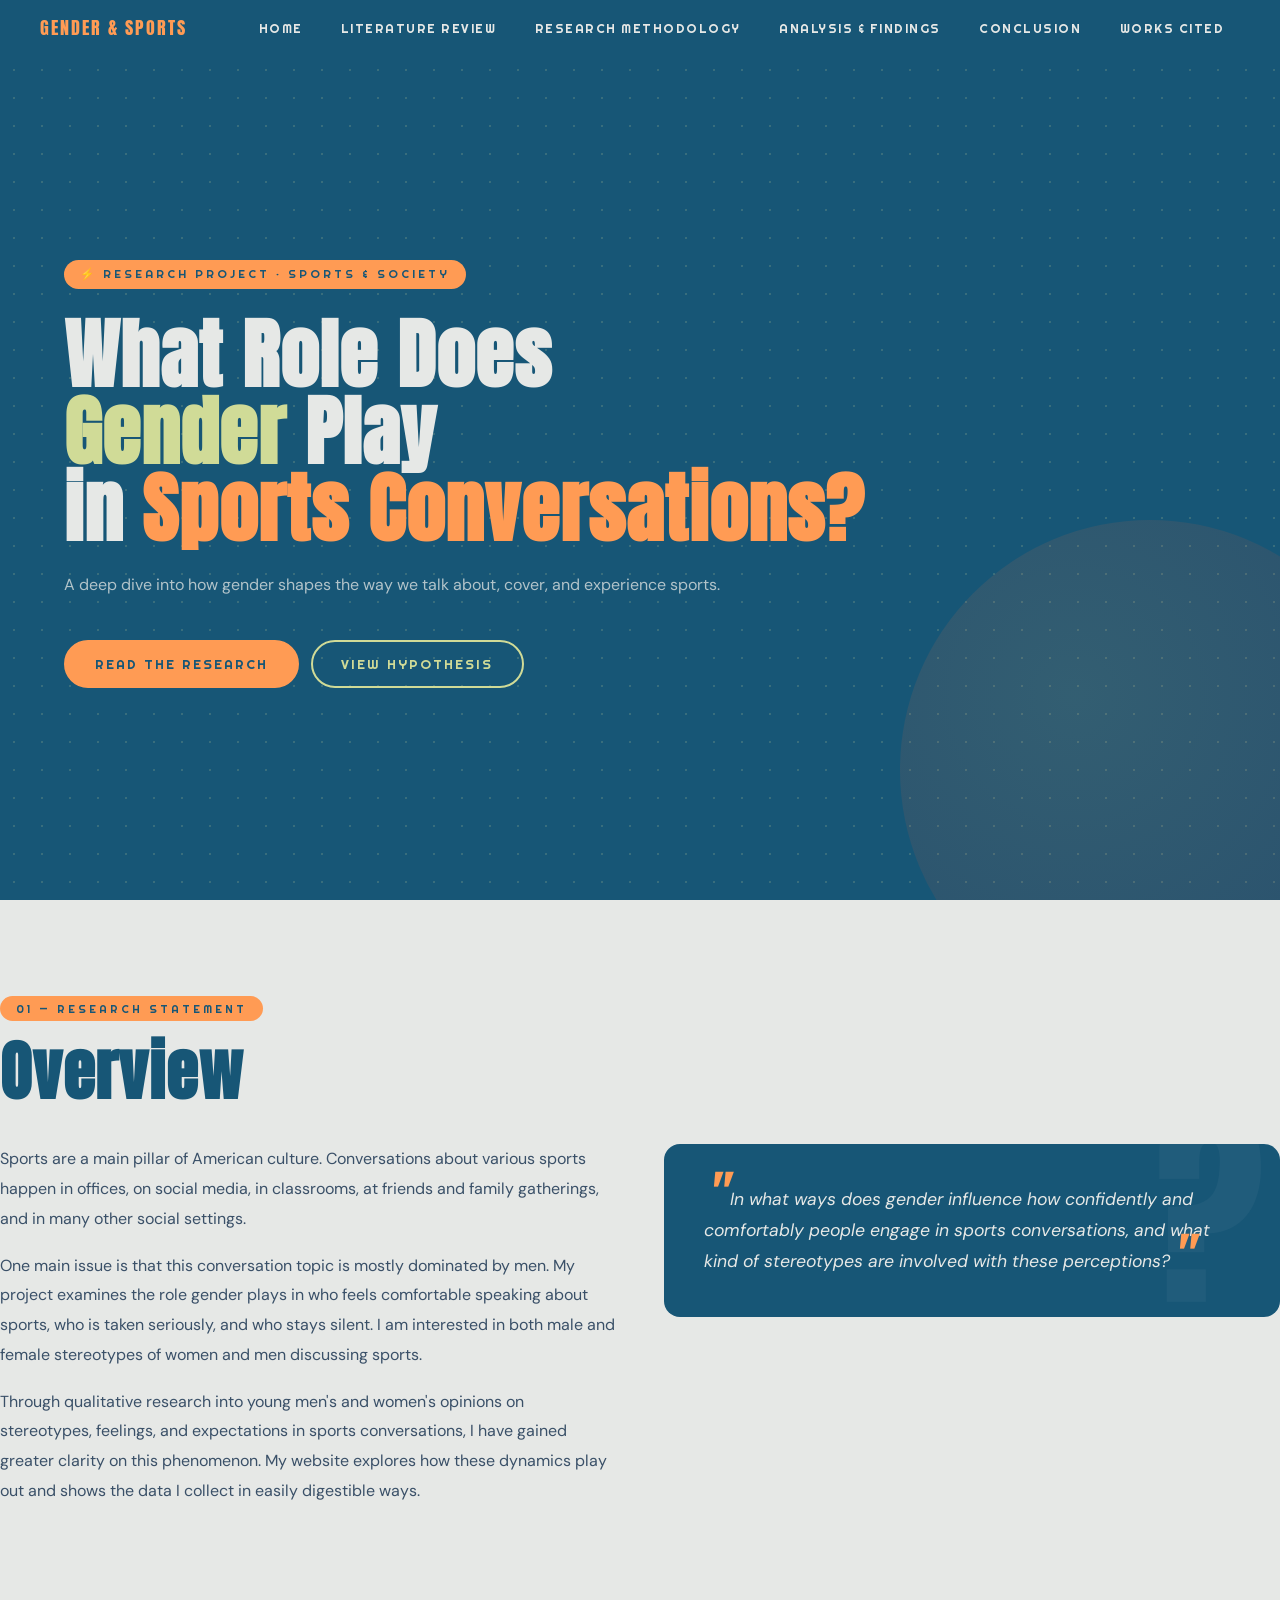
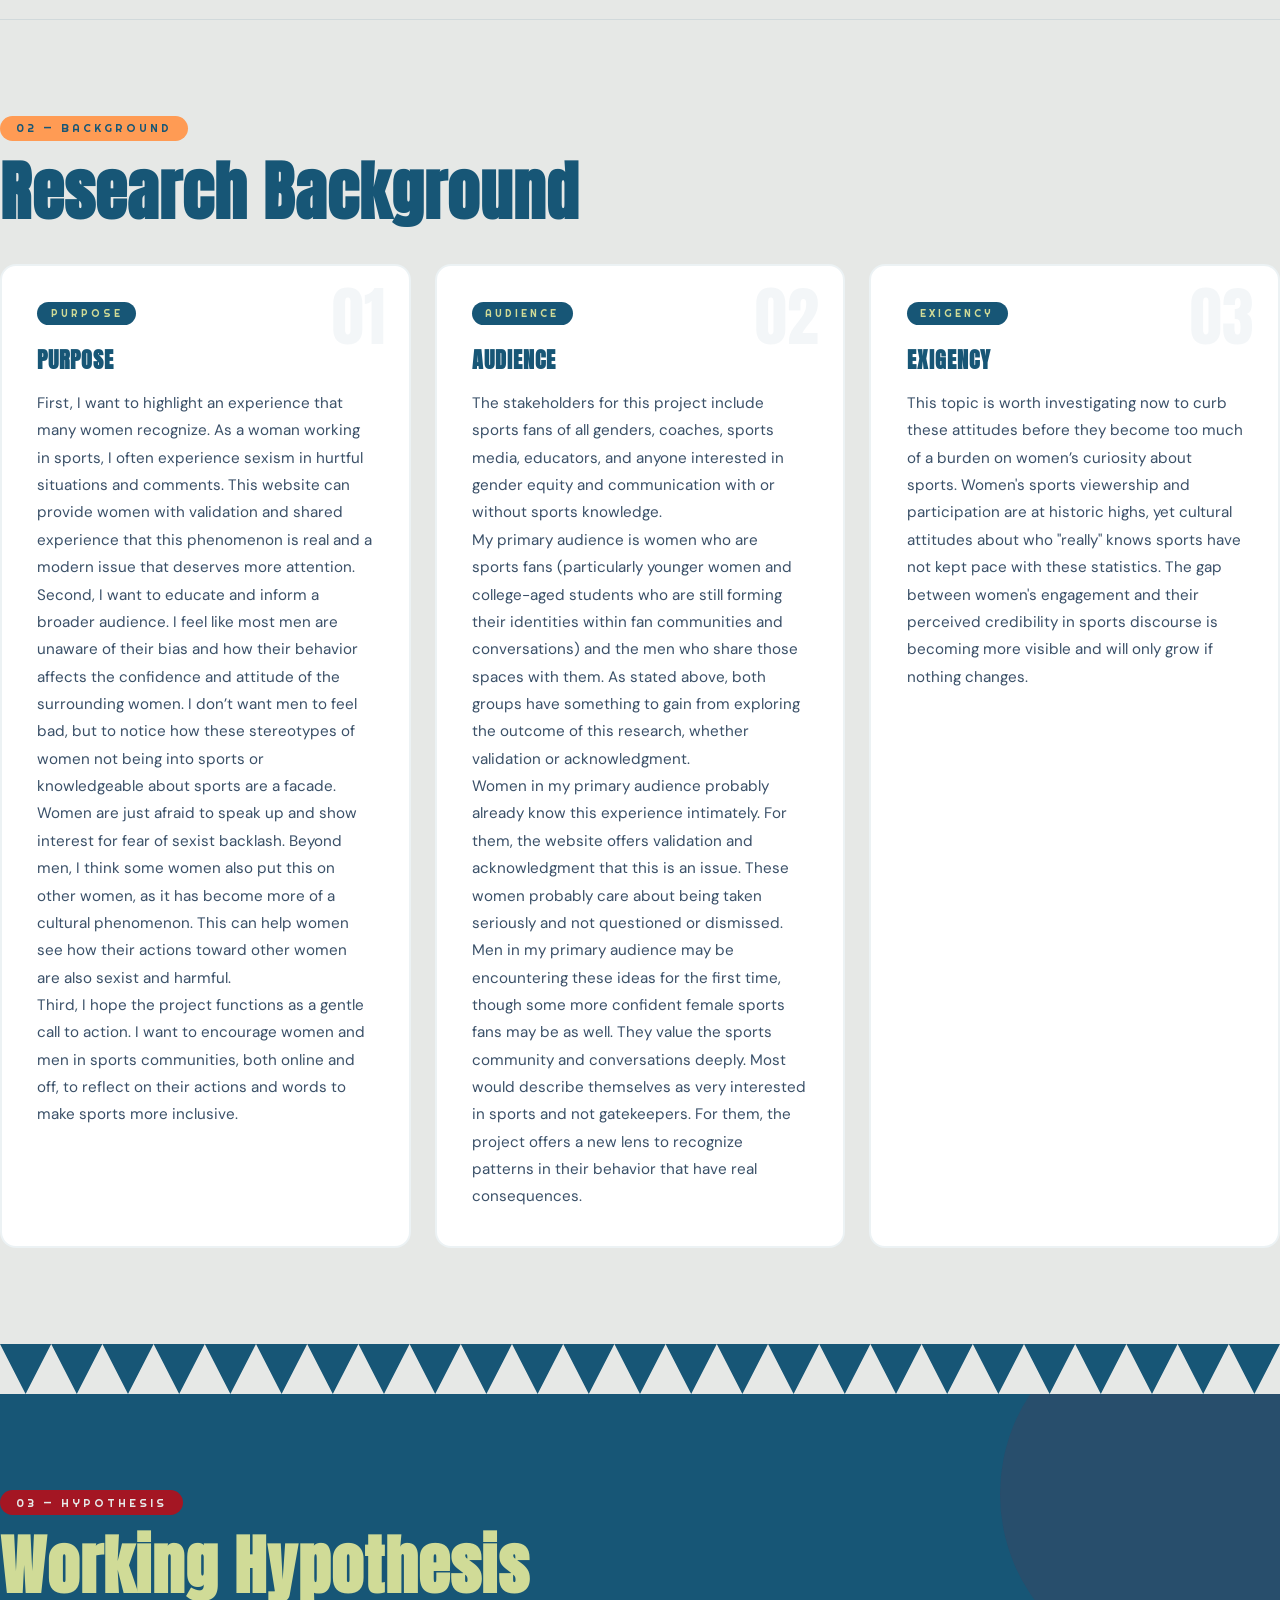
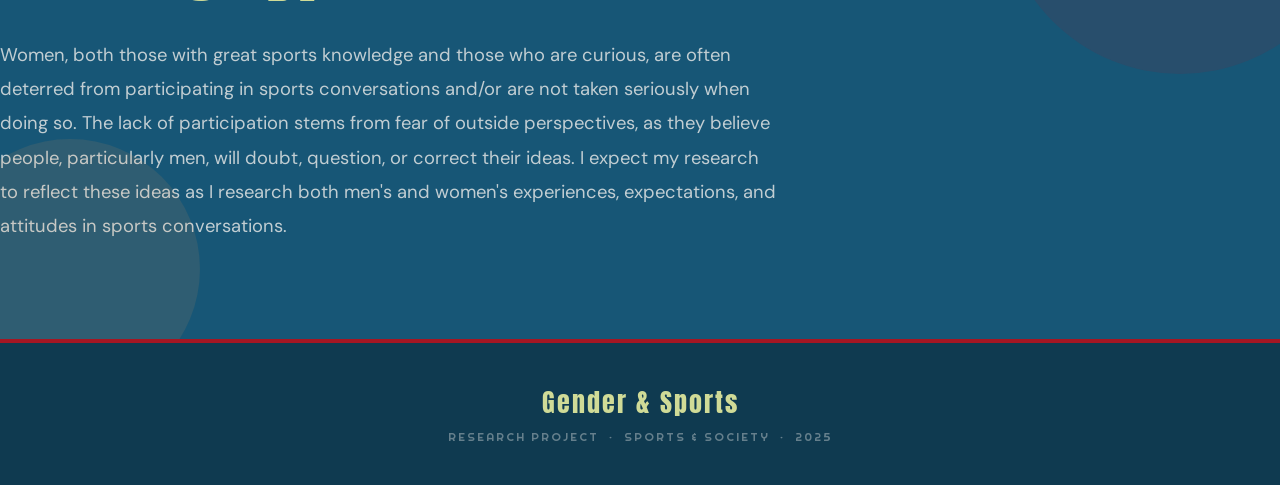
==== index.html @ bb0cb9a0 "Full Draft 1 full draft of semester project" ====
<!DOCTYPE html>
<html lang="en">
<head>
    <meta charset="UTF-8">
    <meta name="viewport" content="width=device-width, initial-scale=1.0">
    <title>Gender In Sports Conversations</title>

    <link href="https://fonts.googleapis.com/css2?family=Anton&family=Righteous&family=DM+Sans:ital,wght@0,400;0,500;0,700;1,400&display=swap" rel="stylesheet">

    <link rel="stylesheet" href="style.css">
</head>
<body>
    </body>
</html>

<!-- NAV -->
<nav>
  <div class="nav-logo">Gender &amp; Sports</div>
  <ul class="nav-links">
    <li><a href="index.html">Home</a></li>
    <li><a href="literature-review.html">Literature Review</a></li>
    <li><a href="methodology.html">Research Methodology</a></li>
    <li><a href="findings.html">Analysis &amp; Findings</a></li>
    <li><a href="conclusion.html">Conclusion</a></li>
    <li><a href="works-cited.html">Works Cited</a></li>
  </ul>
</nav>

<!-- ═══ HERO ═══ -->
<section id="home" class="hero">
  <div class="hero-dots"></div>
  <div class="hero-ball"></div>

  <div class="hero-left">
    <span class="hero-tag">⚡ Research Project · Sports &amp; Society</span>
    <h1 class="hero-title">
      What Role Does
      <span class="highlight"><span class="green">Gender</span> Play</span>
      in <span class="pop">Sports Conversations?</span>
    </h1>
    <p class="hero-desc">
      A deep dive into how gender shapes the way we talk about, cover, and experience sports.
    </p>
    <div class="hero-btns">
      <a href="#research" class="btn btn-orange">Read the Research</a>
      <a href="#hypothesis" class="btn btn-outline">View Hypothesis</a>
    </div>
  </div>

</section>

<!-- ═══ RESEARCH ═══ -->
<div id="research" style="background:var(--light);">
  <div class="section-wrap fade-up">
    <span class="section-pill">01 — Research Statement</span>
    <h2 class="section-title">Overview</h2>
    <div class="research-layout">
      <div class="research-text">
        <p>Sports are a main pillar of American culture. Conversations about various sports happen in offices, on social media, in classrooms, at friends and family gatherings, and in many other social settings.</p>
        <p>One main issue is that this conversation topic is mostly dominated by men. My project examines the role gender plays in who feels comfortable speaking about sports, who is taken seriously, and who stays silent. I am interested in both male and female stereotypes of women and men discussing sports.</p>
        <p>Through qualitative research into young men's and women's opinions on stereotypes, feelings, and expectations in sports conversations, I have gained greater clarity on this phenomenon. My website explores how these dynamics play out and shows the data I collect in easily digestible ways.</p>
      </div>
      <div class="quote-card">
        <p><span class="quote-mark">"</span>
          In what ways does gender influence how confidently and comfortably people engage in sports conversations, and what kind of stereotypes are involved with these perceptions?<span class="quote-mark">"</span></p>
      </div>
    </div>
  </div>
</div>

<!-- ═══ BACKGROUND ═══ -->
<div id="background" class="background-section">
  <div class="section-wrap fade-up">
    <span class="section-pill">02 — Background</span>
    <h2 class="section-title">Research Background</h2>
    <div class="background-grid">

      <!-- Purpose -->
      <div class="background-card">
        <span class="background-card-num">01</span>
        <span class="background-card-label">Purpose</span>
        <h3>Purpose</h3>
        <p>First, I want to highlight an experience that many women recognize. As a woman working in sports, I often experience sexism in hurtful situations and comments. This website can provide women with validation and shared experience that this phenomenon is real and a modern issue that deserves more attention. </p>
        <p>Second, I want to educate and inform a broader audience. I feel like most men are unaware of their bias and how their behavior affects the confidence and attitude of the surrounding women. I don’t want men to feel bad, but to notice how these stereotypes of women not being into sports or knowledgeable about sports are a facade. Women are just afraid to speak up and show interest for fear of sexist backlash. Beyond men, I think some women also put this on other women, as it has become more of a cultural phenomenon. This can help women see how their actions toward other women are also sexist and harmful.</p>
        <p>Third, I hope the project functions as a gentle call to action. I want to encourage women and men in sports communities, both online and off, to reflect on their actions and words to make sports more inclusive.</p>
        
      </div>

      <!-- Audience -->
      <div class="background-card">
        <span class="background-card-num">02</span>
        <span class="background-card-label">Audience</span>
        <h3>Audience</h3>
        <p>The stakeholders for this project include sports fans of all genders, coaches, sports media, educators, and anyone interested in gender equity and communication with or without sports knowledge. </p>
        <p>My primary audience is women who are sports fans (particularly younger women and college-aged students who are still forming their identities within fan communities and conversations) and the men who share those spaces with them. As stated above, both groups have something to gain from exploring the outcome of this research, whether validation or acknowledgment.</p>
        <p>Women in my primary audience probably already know this experience intimately. For them, the website offers validation and acknowledgment that this is an issue. These women probably care about being taken seriously and not questioned or dismissed.</p>
        <p>Men in my primary audience may be encountering these ideas for the first time, though some more confident female sports fans may be as well. They value the sports community and conversations deeply. Most would describe themselves as very interested in sports and not gatekeepers. For them, the project offers a new lens to recognize patterns in their behavior that have real consequences.</p>
      </div>

      <!-- Exigency -->
      <div class="background-card">
        <span class="background-card-num">03</span>
        <span class="background-card-label">Exigency</span>
        <h3>Exigency</h3>
        <p>This topic is worth investigating now to curb these attitudes before they become too much of a burden on women’s curiosity about sports. Women's sports viewership and participation are at historic highs, yet cultural attitudes about who "really" knows sports have not kept pace with these statistics. The gap between women's engagement and their perceived credibility in sports discourse is becoming more visible and will only grow if nothing changes.</p>
        </div>

    </div>
  </div>
</div>

<!-- zigzag divider -->
<div class="zigzag-down" aria-hidden="true"></div>

<!-- ═══ HYPOTHESIS ═══ -->
<div id="hypothesis" class="hyp-bg">
  <div class="section-wrap fade-up">
    <span class="section-pill">03 — Hypothesis</span>
    <h2 class="section-title">Working Hypothesis</h2>
    <p class="hyp-text">
      Women, both those with great sports knowledge and those who are curious, are often deterred from participating in sports conversations and/or are not taken seriously when doing so. The lack of participation stems from fear of outside perspectives, as they believe people, particularly men, will doubt, question, or correct their ideas. I expect my research to reflect these ideas as I research both men's and women's experiences, expectations, and attitudes in sports conversations.
    </p>
  </div>
</div>

<!-- ═══ FOOTER ═══ -->
<footer>
  <div class="footer-logo">Gender &amp; Sports</div>
  <p>Research Project &nbsp;·&nbsp; Sports &amp; Society &nbsp;·&nbsp; 2025</p>
</footer>

<script>
  const observer = new IntersectionObserver(entries => {
    entries.forEach(e => { if (e.isIntersecting) e.target.classList.add('visible'); });
  }, { threshold: 0.15 });
  document.querySelectorAll('.fade-up').forEach(el => observer.observe(el));
</script>
</body>
</html>
---- style.css ----
:root {
      --blue:   #175676;
      --lime:   #D0DB97;
      --orange: #FF9B54;
      --red:    #A41623;
      --light:  #E6E8E6;
      --blue-dark: #0f3a50;
    }

    *, *::before, *::after { box-sizing: border-box; margin: 0; padding: 0; }
    html { scroll-behavior: smooth; }

    body {
      background: var(--light);
      color: var(--blue);
      font-family: 'DM Sans', sans-serif;
      overflow-x: hidden;
    }

    /* ─── NAV ─── */
    nav {
      position: fixed;
      top: 0; left: 0; right: 0;
      z-index: 200;
      display: flex;
      align-items: center;
      justify-content: space-between;
      padding: 0.9rem 2.5rem;
      background: var(--blue);
    }

    .nav-logo {
      font-family: 'Anton', sans-serif;
      font-size: 1.1rem;
      letter-spacing: 2px;
      color: var(--orange);
      text-transform: uppercase;
    }

    .nav-links {
      display: flex;
      gap: 0.4rem;
      list-style: none;
    }

    .nav-links a {
      text-decoration: none;
      font-family: 'Righteous', sans-serif;
      font-size: 0.78rem;
      letter-spacing: 1.5px;
      text-transform: uppercase;
      color: var(--light);
      padding: 0.45rem 1rem;
      border-radius: 999px;
      transition: background 0.2s, color 0.2s;
    }

    .nav-links a:hover {
      background: var(--orange);
      color: var(--blue);
    }

    /* ─── HERO ─── */
    .hero {
      min-height: 100vh;
      background: var(--blue);
      display: flex;
      flex-direction: column;
      justify-content: center;
      align-items: flex-start;
      padding: 7rem 4rem 4rem;
      position: relative;
      overflow: hidden;
    }

    .hero-dots {
      position: absolute;
      inset: 0;
      background-image: radial-gradient(circle, rgba(208,219,151,0.18) 1.5px, transparent 1.5px);
      background-size: 28px 28px;
      pointer-events: none;
    }

    .hero-ball {
      position: absolute;
      right: -120px;
      bottom: -120px;
      width: 500px;
      height: 500px;
      border-radius: 50%;
      background: radial-gradient(circle at 35% 35%, var(--orange), var(--red));
      opacity: 0.12;
      pointer-events: none;
    }

    .hero-left { position: relative; z-index: 2; }

    .hero-tag {
      display: inline-block;
      background: var(--orange);
      color: var(--blue);
      font-family: 'Righteous', sans-serif;
      font-size: 0.72rem;
      letter-spacing: 3px;
      text-transform: uppercase;
      padding: 0.4rem 1rem;
      border-radius: 999px;
      margin-bottom: 1.8rem;
      animation: popIn 0.5s 0.1s both;
    }

    .hero-title {
      font-family: 'Anton', sans-serif;
      font-size: clamp(3rem, 6vw, 6rem);
      line-height: 1;
      letter-spacing: 1px;
      color: var(--light);
      margin-bottom: 1.5rem;
      animation: slideLeft 0.7s 0.3s both;
    }

    .hero-title .highlight { color: var(--light); display: block; }
    .hero-title .green { color: var(--lime); }
    .hero-title .pop { color: var(--orange); }

    .hero-desc {
      font-size: 1rem;
      line-height: 1.8;
      color: rgba(230,232,230,0.75);
      max-width: 680px;
      margin-bottom: 2.5rem;
      animation: slideLeft 0.7s 0.5s both;
    }

    .hero-btns {
      display: flex;
      gap: 0.75rem;
      flex-wrap: wrap;
      animation: slideLeft 0.7s 0.65s both;
    }

    .btn {
      font-family: 'Righteous', sans-serif;
      font-size: 0.82rem;
      letter-spacing: 2px;
      text-transform: uppercase;
      text-decoration: none;
      padding: 0.85rem 1.8rem;
      border-radius: 999px;
      border: 2px solid transparent;
      transition: all 0.22s;
      display: inline-block;
    }

    .btn-orange { background: var(--orange); color: var(--blue); border-color: var(--orange); }
    .btn-orange:hover { background: transparent; color: var(--orange); }
    .btn-outline { background: transparent; color: var(--lime); border-color: var(--lime); }
    .btn-outline:hover { background: var(--lime); color: var(--blue); }

    /* ─── SCOREBOARD CARD ─── */
    .hero-right {
      position: relative;
      z-index: 2;
      animation: floatIn 0.9s 0.5s both;
    }

    .scoreboard {
      background: var(--blue-dark);
      border-radius: 20px;
      border: 3px solid rgba(208,219,151,0.25);
      overflow: hidden;
      max-width: 420px;
      margin-left: auto;
      box-shadow: 0 30px 80px rgba(0,0,0,0.4);
    }

    .scoreboard-header {
      background: var(--red);
      padding: 0.7rem 1.5rem;
      display: flex;
      align-items: center;
      justify-content: space-between;
    }

    .scoreboard-header span {
      font-family: 'Righteous', sans-serif;
      font-size: 0.7rem;
      letter-spacing: 3px;
      text-transform: uppercase;
      color: var(--light);
    }

    .live-dot {
      width: 8px; height: 8px;
      border-radius: 50%;
      background: var(--lime);
      animation: blink 1.2s infinite;
    }

    .scoreboard-body { padding: 2rem 1.5rem; }

    .vs-row {
      display: grid;
      grid-template-columns: 1fr auto 1fr;
      align-items: center;
      gap: 1rem;
      margin-bottom: 1.8rem;
    }

    .team { text-align: center; }
    .team-icon { font-size: 2.5rem; margin-bottom: 0.5rem; display: block; }
    .team-name {
      font-family: 'Anton', sans-serif;
      font-size: 0.85rem;
      letter-spacing: 2px;
      text-transform: uppercase;
      color: var(--lime);
    }

    .vs-badge {
      font-family: 'Anton', sans-serif;
      font-size: 2.2rem;
      color: var(--orange);
      text-align: center;
    }

    .stat-bars { display: flex; flex-direction: column; gap: 0.9rem; }

    .stat-row { display: flex; flex-direction: column; gap: 0.3rem; }

    .stat-label {
      display: flex;
      justify-content: space-between;
      font-family: 'Righteous', sans-serif;
      font-size: 0.68rem;
      letter-spacing: 1.5px;
      text-transform: uppercase;
      color: rgba(230,232,230,0.5);
    }

    .bar-track {
      height: 8px;
      border-radius: 999px;
      background: rgba(255,255,255,0.07);
      overflow: hidden;
    }

    .bar-fill {
      height: 100%;
      border-radius: 999px;
      animation: growBar 1.4s ease-out forwards;
      transform-origin: left;
    }

    .bar-lime  { background: linear-gradient(90deg, var(--lime), #a8c75a); }
    .bar-red   { background: linear-gradient(90deg, var(--orange), var(--red)); }

    @keyframes growBar {
      from { transform: scaleX(0); }
      to   { transform: scaleX(1); }
    }

    /* ─── TICKER ─── */
    .ticker-wrap {
      background: var(--lime);
      overflow: hidden;
      padding: 0.55rem 0;
    }

    .ticker-track {
      display: flex;
      white-space: nowrap;
      animation: ticker 24s linear infinite;
    }

    .ticker-track span {
      font-family: 'Righteous', sans-serif;
      font-size: 0.8rem;
      letter-spacing: 2px;
      text-transform: uppercase;
      color: var(--blue);
      padding: 0 2.5rem;
    }

    .ticker-track span::before {
      content: '●';
      margin-right: 2.5rem;
      color: var(--orange);
    }

    /* ─── SECTIONS ─── */
    .section-wrap {
        max-width: 100%;
        width: 100%;
      margin: 0;
      padding: 6rem 0;
    }

    .section-pill {
      display: inline-block;
      background: var(--orange);
      color: var(--blue);
      font-family: 'Righteous', sans-serif;
      font-size: 0.7rem;
      letter-spacing: 3px;
      text-transform: uppercase;
      padding: 0.35rem 1rem;
      border-radius: 999px;
      margin-bottom: 1.2rem;
    }

    .section-title {
      font-family: 'Anton', sans-serif;
      font-size: clamp(2.5rem, 5vw, 4rem);
      line-height: 1;
      letter-spacing: 1px;
      color: var(--blue);
      margin-bottom: 2.5rem;
    }

    /* ─── RESEARCH ─── */
    .research-layout {
      display: grid;
      grid-template-columns: 1fr 1fr;
      gap: 3rem;
      align-items: start;
    }

    .research-text p {
      font-size: 1rem;
      line-height: 1.85;
      color: #3a5068;
      margin-bottom: 1.1rem;
    }

    .research-text p strong { color: var(--blue); }

    .quote-card {
      background: var(--blue);
      border-radius: 16px;
      padding: 2.5rem;
      position: relative;
      overflow: hidden;
    }

    .quote-card::before {
      content: '?';
      font-family: 'Anton', sans-serif;
      font-size: 14rem;
      color: rgba(255,255,255,0.04);
      position: absolute;
      top: -3rem; right: 1rem;
      line-height: 1;
    }

    .quote-card p {
      font-size: 1.1rem;
      line-height: 1.75;
      color: var(--light);
      font-style: italic;
      position: relative;
      z-index: 1;
    }

    .quote-mark {
      font-family: 'Anton', sans-serif;
      font-size: 3rem;
      color: var(--orange);
      line-height: 0;
      vertical-align: -0.5rem;
    }

    /* ─── BACKGROUND SECTION ─── */
    .background-section {
      background: var(--light);
      border-top: 1px solid rgba(23,86,118,0.1);
    }

    .background-grid {
      display: grid;
      grid-template-columns: repeat(3, 1fr);
      gap: 1.5rem;
      margin-top: 1rem;
    }

    .background-card {
      background: #fff;
      border-radius: 16px;
      padding: 2.2rem;
      border: 2px solid rgba(23,86,118,0.08);
      position: relative;
      overflow: hidden;
      transition: border-color 0.25s, transform 0.25s, box-shadow 0.25s;
    }

    .background-card:hover {
      border-color: var(--orange);
      transform: translateY(-5px);
      box-shadow: 0 16px 40px rgba(23,86,118,0.1);
    }

    .background-card-num {
      position: absolute;
      top: 1.2rem; right: 1.5rem;
      font-family: 'Anton', sans-serif;
      font-size: 4rem;
      color: rgba(23,86,118,0.05);
      line-height: 1;
    }

    .background-card-label {
      display: inline-block;
      background: var(--blue);
      color: var(--lime);
      font-family: 'Righteous', sans-serif;
      font-size: 0.65rem;
      letter-spacing: 3px;
      text-transform: uppercase;
      padding: 0.3rem 0.85rem;
      border-radius: 999px;
      margin-bottom: 1.1rem;
    }

    .background-card h3 {
      font-family: 'Anton', sans-serif;
      font-size: 1.4rem;
      letter-spacing: 1px;
      text-transform: uppercase;
      color: var(--blue);
      margin-bottom: 0.9rem;
    }

    .background-card p {
      font-size: 0.95rem;
      line-height: 1.8;
      color: #3a5068;
    }

    /* ─── ZIGZAG DIVIDER ─── */
    .zigzag-down {
      width: 100%;
      height: 50px;
      display: block;
      background: var(--blue);
      clip-path: polygon(0 0,2% 100%,4% 0,6% 100%,8% 0,10% 100%,12% 0,14% 100%,16% 0,18% 100%,20% 0,22% 100%,24% 0,26% 100%,28% 0,30% 100%,32% 0,34% 100%,36% 0,38% 100%,40% 0,42% 100%,44% 0,46% 100%,48% 0,50% 100%,52% 0,54% 100%,56% 0,58% 100%,60% 0,62% 100%,64% 0,66% 100%,68% 0,70% 100%,72% 0,74% 100%,76% 0,78% 100%,80% 0,82% 100%,84% 0,86% 100%,88% 0,90% 100%,92% 0,94% 100%,96% 0,98% 100%,100% 0,100% 0,0 0);
    }

    /* ─── HYPOTHESIS ─── */
    .hyp-bg {
      background: var(--blue);
      position: relative;
      overflow: hidden;
    }

    .hyp-bg .section-title { color: var(--lime); }
    .hyp-bg .section-pill { background: var(--red); color: var(--light); }

    .hyp-text {
      font-size: 1.15rem;
      line-height: 1.85;
      color: rgba(230,232,230,0.82);
      max-width: 780px;
    }

    .hyp-bg::before {
      content: '';
      position: absolute;
      top: -80px; right: -80px;
      width: 360px; height: 360px;
      border-radius: 50%;
      background: var(--red);
      opacity: 0.12;
    }

    .hyp-bg::after {
      content: '';
      position: absolute;
      bottom: -60px; left: -60px;
      width: 260px; height: 260px;
      border-radius: 50%;
      background: var(--orange);
      opacity: 0.1;
    }

    .hyp-grid {
      display: grid;
      grid-template-columns: repeat(3, 1fr);
      gap: 1.2rem;
    }

    .hyp-card {
      background: rgba(230,232,230,0.05);
      border: 2px solid rgba(208,219,151,0.15);
      border-radius: 16px;
      padding: 2rem;
      transition: border-color 0.25s, transform 0.25s, background 0.25s;
      position: relative;
      z-index: 1;
    }

    .hyp-card:hover {
      border-color: var(--lime);
      transform: translateY(-6px) rotate(-0.5deg);
      background: rgba(208,219,151,0.07);
    }

    .hyp-emoji { font-size: 2.2rem; margin-bottom: 1rem; display: block; }

    .hyp-card h3 {
      font-family: 'Anton', sans-serif;
      font-size: 1.1rem;
      letter-spacing: 1px;
      text-transform: uppercase;
      color: var(--orange);
      margin-bottom: 0.75rem;
    }

    .hyp-card p {
      font-size: 0.92rem;
      line-height: 1.75;
      color: rgba(230,232,230,0.7);
    }

    .hyp-num {
      position: absolute;
      top: 1.2rem; right: 1.5rem;
      font-family: 'Anton', sans-serif;
      font-size: 3.5rem;
      color: rgba(255,255,255,0.04);
      line-height: 1;
    }

    /* ─── FOOTER ─── */
    footer {
      background: var(--blue-dark);
      padding: 2.5rem 2rem;
      text-align: center;
      border-top: 4px solid var(--red);
    }

    .footer-logo {
      font-family: 'Anton', sans-serif;
      font-size: 1.6rem;
      letter-spacing: 2px;
      color: var(--lime);
      margin-bottom: 0.5rem;
    }

    footer p {
      font-family: 'Righteous', sans-serif;
      font-size: 0.72rem;
      letter-spacing: 2px;
      text-transform: uppercase;
      color: rgba(230,232,230,0.4);
    }

    /* ─── KEYFRAMES ─── */
    @keyframes popIn {
      from { opacity: 0; transform: scale(0.7); }
      to   { opacity: 1; transform: scale(1); }
    }

    @keyframes slideLeft {
      from { opacity: 0; transform: translateX(-40px); }
      to   { opacity: 1; transform: translateX(0); }
    }

    @keyframes floatIn {
      from { opacity: 0; transform: translateY(40px) rotate(2deg); }
      to   { opacity: 1; transform: translateY(0) rotate(0deg); }
    }

    @keyframes ticker {
      from { transform: translateX(0); }
      to   { transform: translateX(-50%); }
    }

    @keyframes blink {
      0%, 100% { opacity: 1; }
      50%       { opacity: 0.2; }
    }

    .fade-up {
      opacity: 0;
      transform: translateY(30px);
      transition: opacity 0.7s ease, transform 0.7s ease;
    }
    .fade-up.visible { opacity: 1; transform: translateY(0); }

    /* ─── RESPONSIVE ─── */
    @media (max-width: 800px) {
      .hero { grid-template-columns: 1fr; padding: 6rem 1.5rem 3rem; }
      .hero-right { display: none; }
      .research-layout { grid-template-columns: 1fr; }
      .background-grid { grid-template-columns: 1fr; }
      .hyp-grid { grid-template-columns: 1fr; }
      nav { padding: 0.9rem 1.2rem; }
      .nav-links a { padding: 0.4rem 0.7rem; font-size: 0.7rem; }
    }
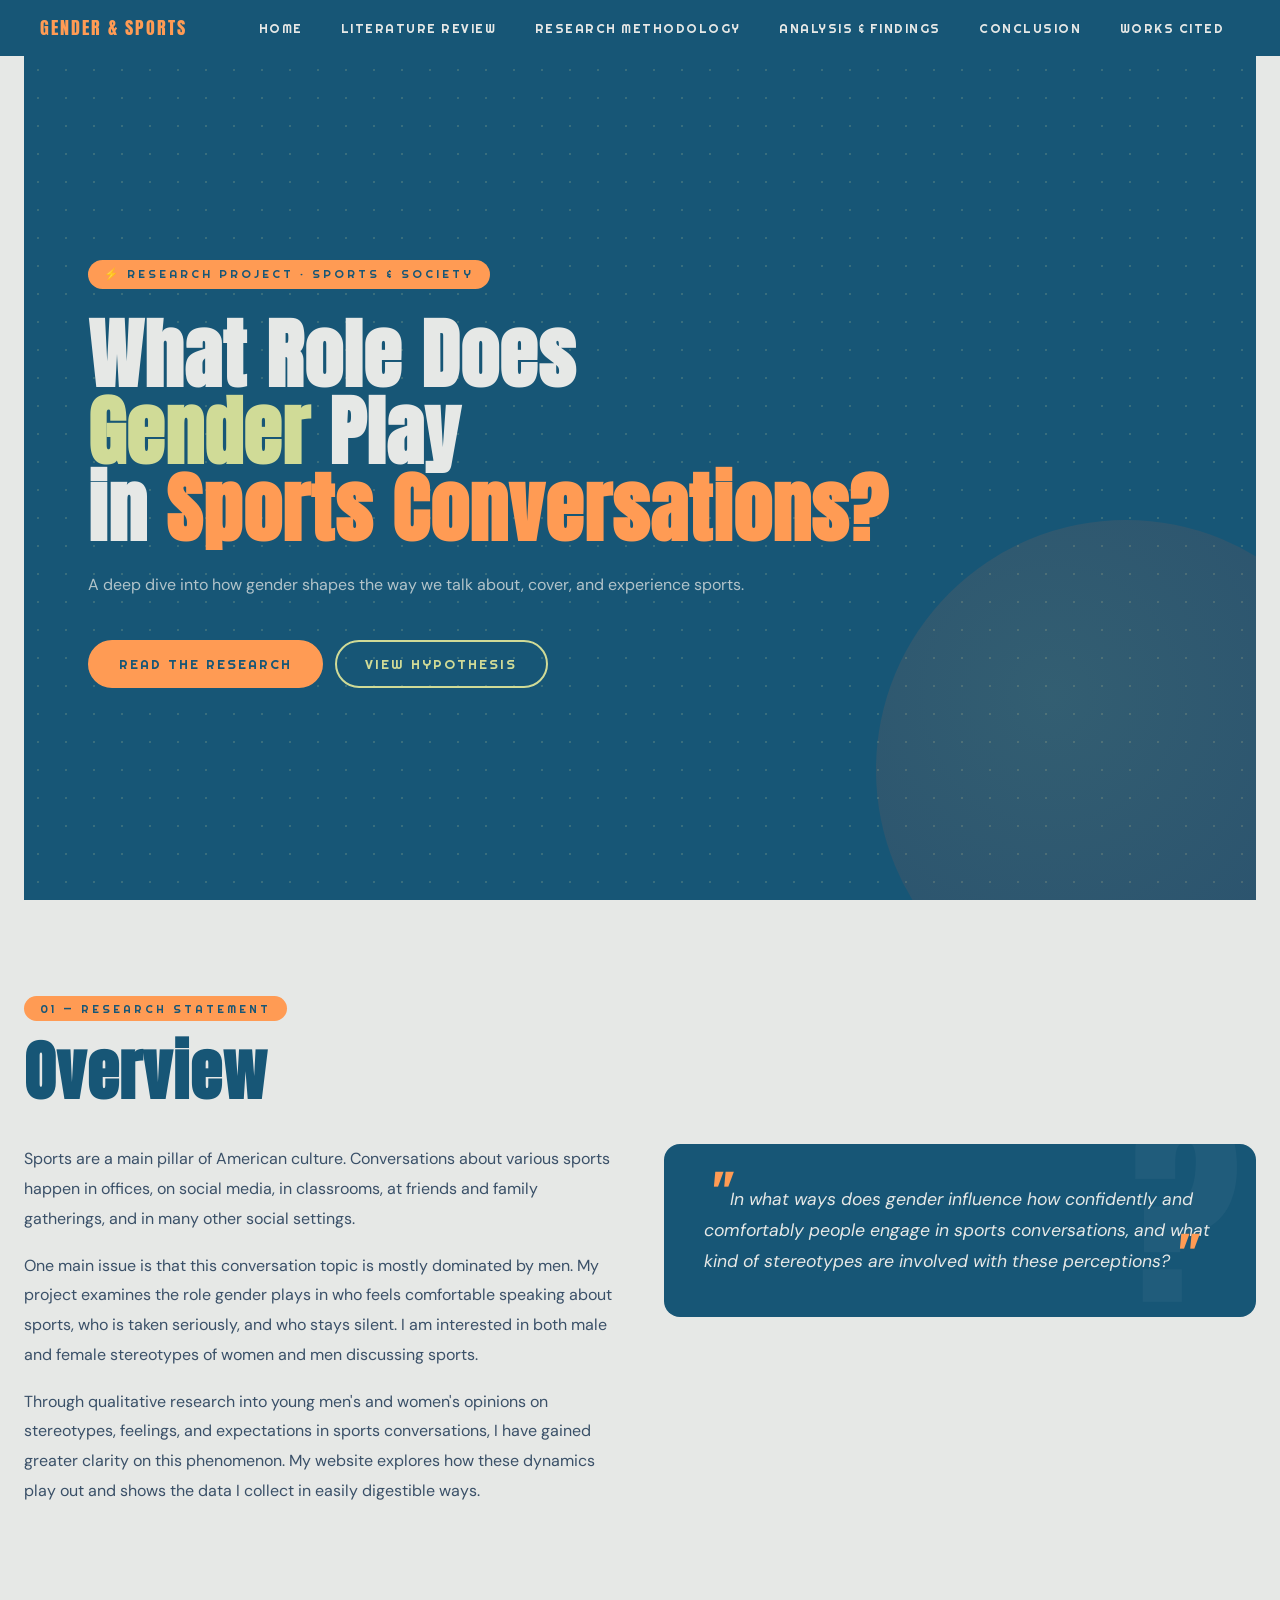
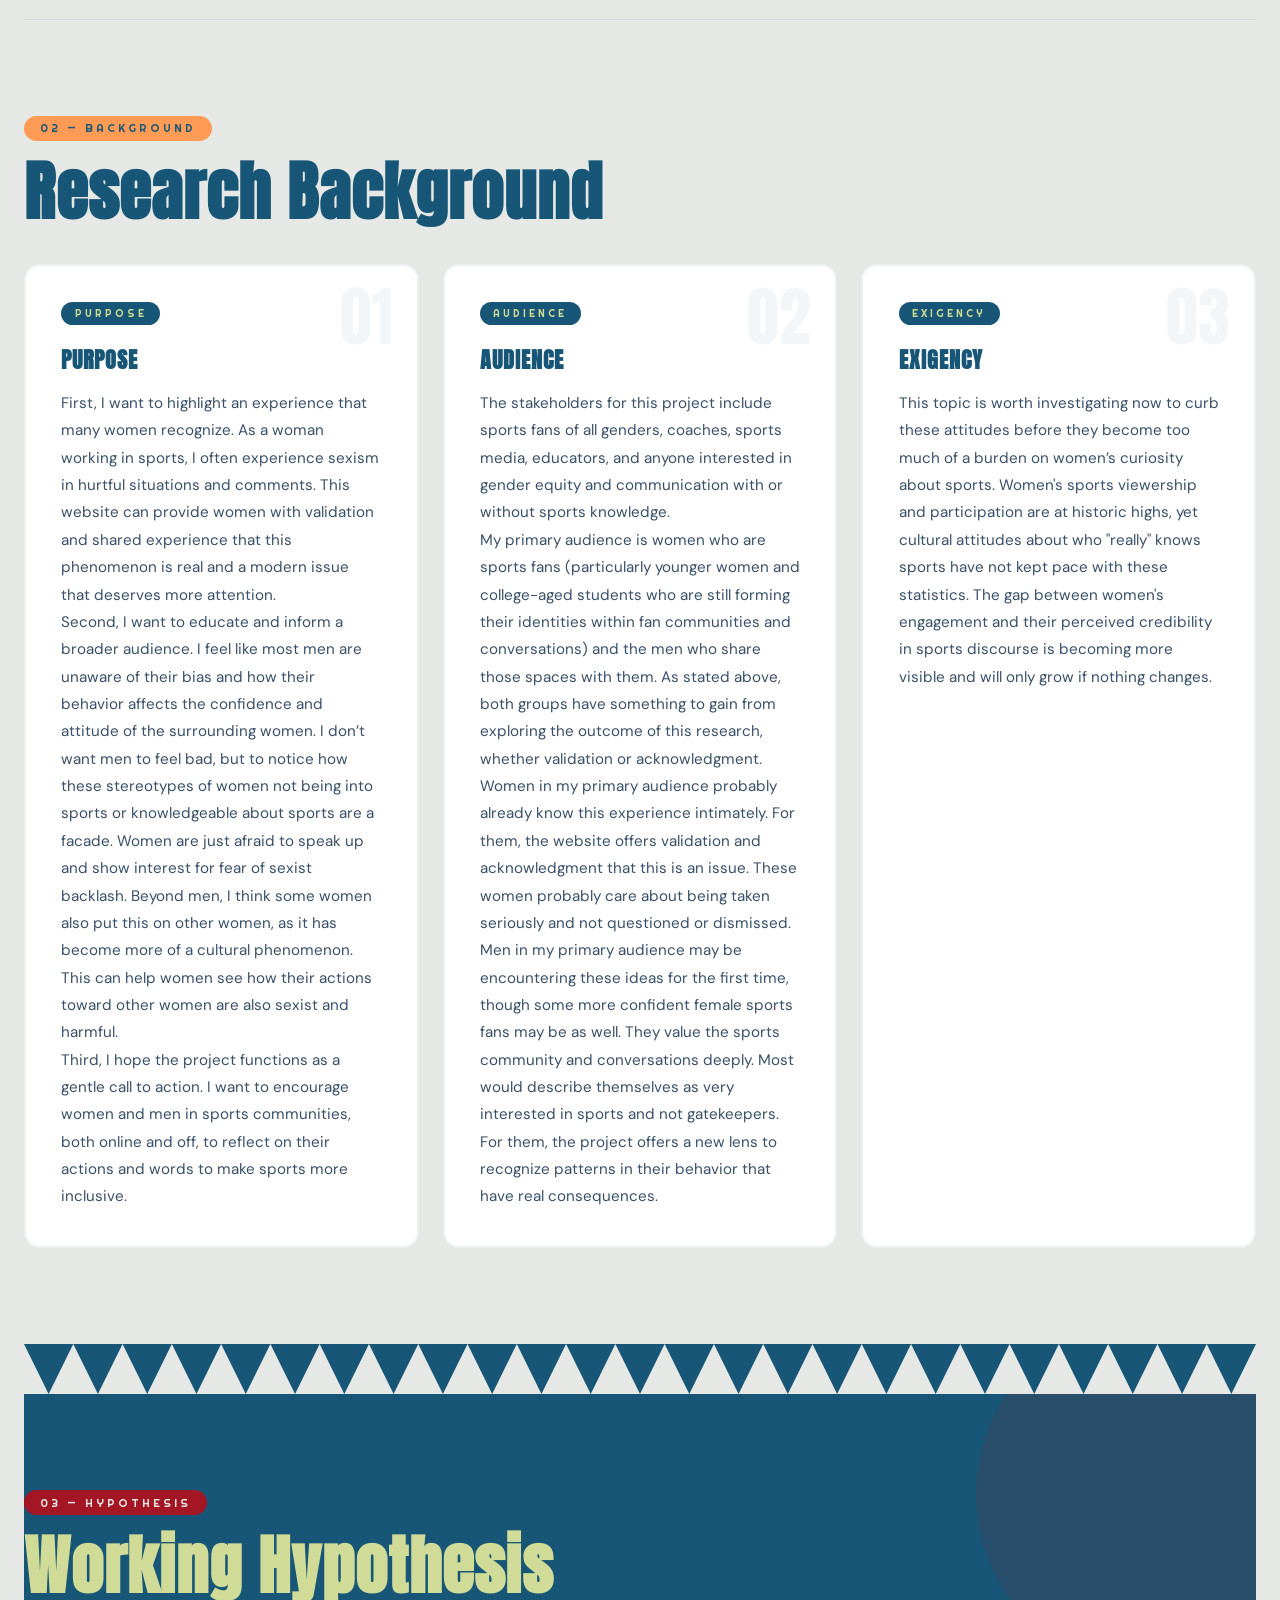
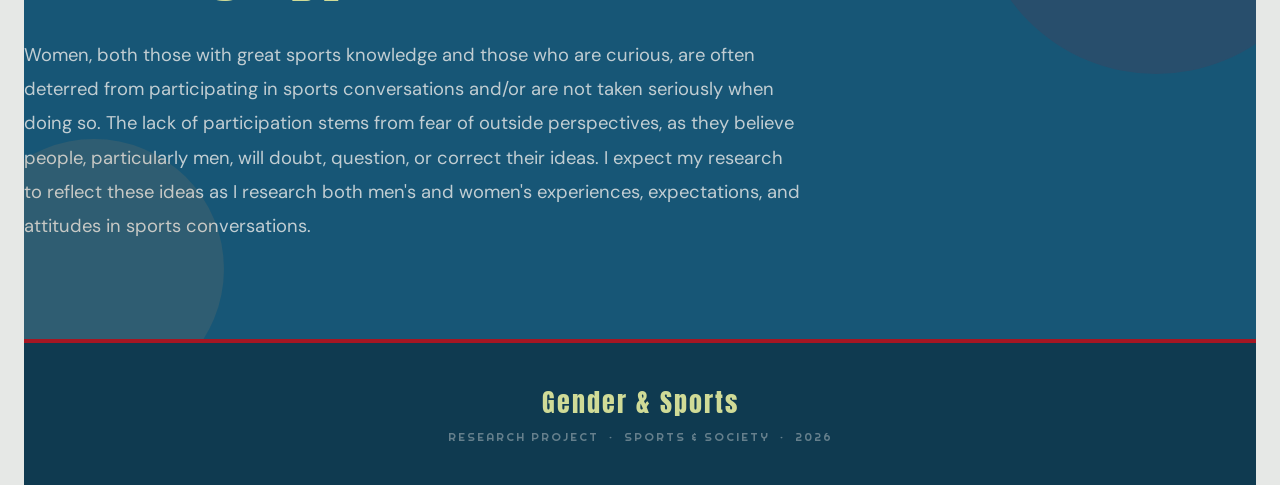
==== commit e93d236b: "public made it public" ====
--- a/index.html
+++ b/index.html
@@ -126,7 +126,7 @@
 <!-- ═══ FOOTER ═══ -->
 <footer>
   <div class="footer-logo">Gender &amp; Sports</div>
-  <p>Research Project &nbsp;·&nbsp; Sports &amp; Society &nbsp;·&nbsp; 2025</p>
+  <p>Research Project &nbsp;·&nbsp; Sports &amp; Society &nbsp;·&nbsp; 2026</p>
 </footer>
 
 <script>
--- a/style.css
+++ b/style.css
@@ -1,3 +1,8 @@
+body {
+  margin: 0;
+  padding: 0 24px; /* pushes everything away from left + right edges */
+}
+
 
     :root {
       --blue:   #175676;
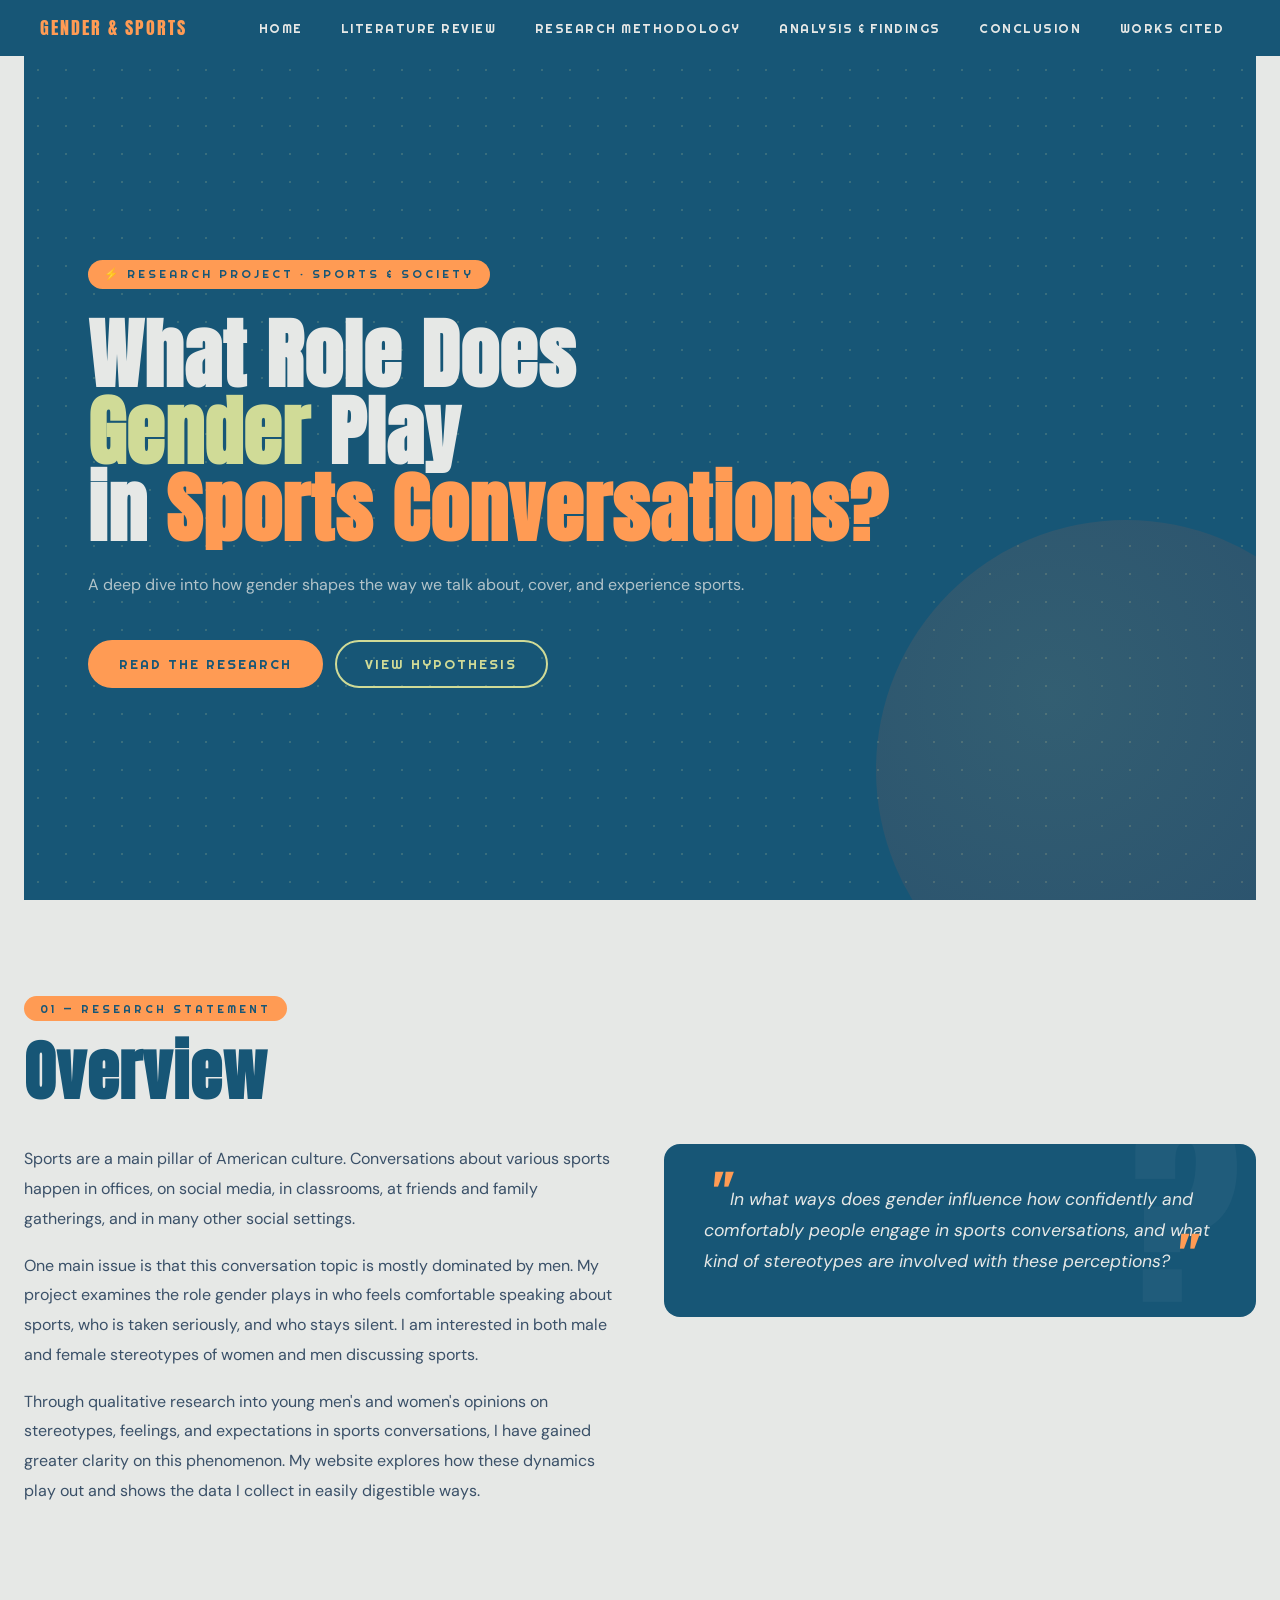
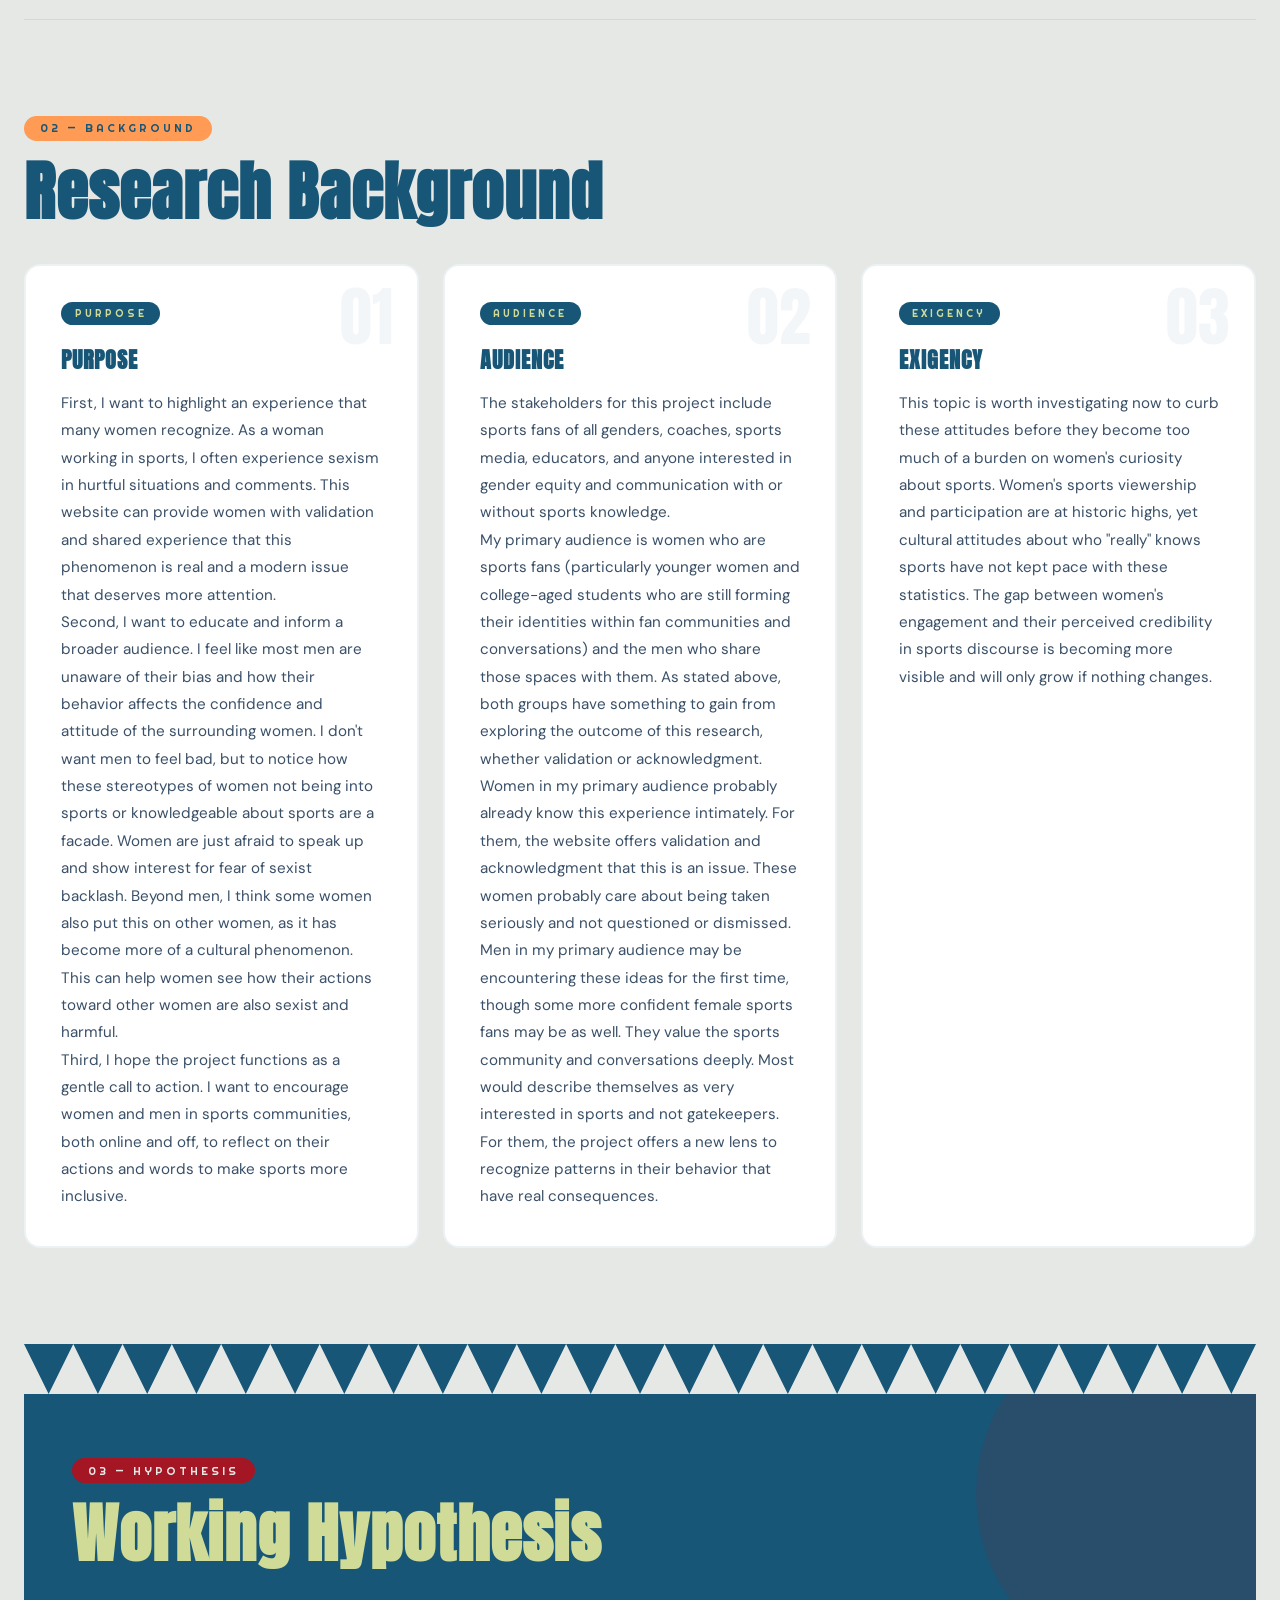
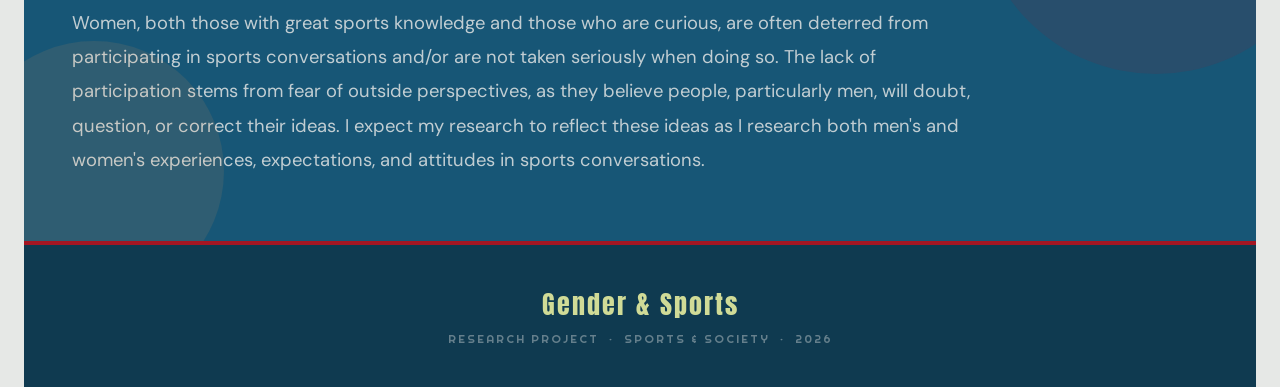
==== commit 3cee5f8d: "last last edits" ====
--- a/index.html
+++ b/index.html
@@ -1,139 +1,132 @@
 <!DOCTYPE html>
 <html lang="en">
 <head>
-    <meta charset="UTF-8">
-    <meta name="viewport" content="width=device-width, initial-scale=1.0">
-    <title>Gender In Sports Conversations</title>
+  <meta charset="UTF-8">
+  <meta name="viewport" content="width=device-width, initial-scale=1.0">
+  <title>Gender In Sports Conversations</title>
 
-    <link href="https://fonts.googleapis.com/css2?family=Anton&family=Righteous&family=DM+Sans:ital,wght@0,400;0,500;0,700;1,400&display=swap" rel="stylesheet">
-
-    <link rel="stylesheet" href="style.css">
+  <link href="https://fonts.googleapis.com/css2?family=Anton&family=Righteous&family=DM+Sans:ital,wght@0,400;0,500;0,700;1,400&display=swap" rel="stylesheet">
+  <link rel="stylesheet" href="style.css">
 </head>
 <body>
-    </body>
-</html>
 
-<!-- NAV -->
-<nav>
-  <div class="nav-logo">Gender &amp; Sports</div>
-  <ul class="nav-links">
-    <li><a href="index.html">Home</a></li>
-    <li><a href="literature-review.html">Literature Review</a></li>
-    <li><a href="methodology.html">Research Methodology</a></li>
-    <li><a href="findings.html">Analysis &amp; Findings</a></li>
-    <li><a href="conclusion.html">Conclusion</a></li>
-    <li><a href="works-cited.html">Works Cited</a></li>
-  </ul>
-</nav>
+  <!-- NAV -->
+  <nav>
+    <div class="nav-logo">Gender &amp; Sports</div>
+    <ul class="nav-links">
+      <li><a href="index.html">Home</a></li>
+      <li><a href="literature-review.html">Literature Review</a></li>
+      <li><a href="methodology.html">Research Methodology</a></li>
+      <li><a href="findings.html">Analysis &amp; Findings</a></li>
+      <li><a href="conclusion.html">Conclusion</a></li>
+      <li><a href="works-cited.html">Works Cited</a></li>
+    </ul>
+  </nav>
 
-<!-- ═══ HERO ═══ -->
-<section id="home" class="hero">
-  <div class="hero-dots"></div>
-  <div class="hero-ball"></div>
+  <!-- ═══ HERO ═══ -->
+  <section id="home" class="hero">
+    <div class="hero-dots"></div>
+    <div class="hero-ball"></div>
 
-  <div class="hero-left">
-    <span class="hero-tag">⚡ Research Project · Sports &amp; Society</span>
-    <h1 class="hero-title">
-      What Role Does
-      <span class="highlight"><span class="green">Gender</span> Play</span>
-      in <span class="pop">Sports Conversations?</span>
-    </h1>
-    <p class="hero-desc">
-      A deep dive into how gender shapes the way we talk about, cover, and experience sports.
-    </p>
-    <div class="hero-btns">
-      <a href="#research" class="btn btn-orange">Read the Research</a>
-      <a href="#hypothesis" class="btn btn-outline">View Hypothesis</a>
+    <div class="hero-left">
+      <span class="hero-tag">⚡ Research Project · Sports &amp; Society</span>
+      <h1 class="hero-title">
+        What Role Does
+        <span class="highlight"><span class="green">Gender</span> Play</span>
+        in <span class="pop">Sports Conversations?</span>
+      </h1>
+      <p class="hero-desc">
+        A deep dive into how gender shapes the way we talk about, cover, and experience sports.
+      </p>
+      <div class="hero-btns">
+        <a href="#research" class="btn btn-orange">Read the Research</a>
+        <a href="#hypothesis" class="btn btn-outline">View Hypothesis</a>
+      </div>
+    </div>
+  </section>
+
+  <!-- ═══ RESEARCH ═══ -->
+  <div id="research" style="background: var(--light);">
+    <div class="section-wrap fade-up">
+      <span class="section-pill">01 — Research Statement</span>
+      <h2 class="section-title">Overview</h2>
+      <div class="research-layout">
+        <div class="research-text">
+          <p>Sports are a main pillar of American culture. Conversations about various sports happen in offices, on social media, in classrooms, at friends and family gatherings, and in many other social settings.</p>
+          <p>One main issue is that this conversation topic is mostly dominated by men. My project examines the role gender plays in who feels comfortable speaking about sports, who is taken seriously, and who stays silent. I am interested in both male and female stereotypes of women and men discussing sports.</p>
+          <p>Through qualitative research into young men's and women's opinions on stereotypes, feelings, and expectations in sports conversations, I have gained greater clarity on this phenomenon. My website explores how these dynamics play out and shows the data I collect in easily digestible ways.</p>
+        </div>
+        <div class="quote-card">
+          <p><span class="quote-mark">"</span>
+            In what ways does gender influence how confidently and comfortably people engage in sports conversations, and what kind of stereotypes are involved with these perceptions?<span class="quote-mark">"</span></p>
+        </div>
+      </div>
     </div>
   </div>
 
-</section>
+  <!-- ═══ BACKGROUND ═══ -->
+  <div id="background" class="background-section">
+    <div class="section-wrap fade-up">
+      <span class="section-pill">02 — Background</span>
+      <h2 class="section-title">Research Background</h2>
+      <div class="background-grid">
 
-<!-- ═══ RESEARCH ═══ -->
-<div id="research" style="background:var(--light);">
-  <div class="section-wrap fade-up">
-    <span class="section-pill">01 — Research Statement</span>
-    <h2 class="section-title">Overview</h2>
-    <div class="research-layout">
-      <div class="research-text">
-        <p>Sports are a main pillar of American culture. Conversations about various sports happen in offices, on social media, in classrooms, at friends and family gatherings, and in many other social settings.</p>
-        <p>One main issue is that this conversation topic is mostly dominated by men. My project examines the role gender plays in who feels comfortable speaking about sports, who is taken seriously, and who stays silent. I am interested in both male and female stereotypes of women and men discussing sports.</p>
-        <p>Through qualitative research into young men's and women's opinions on stereotypes, feelings, and expectations in sports conversations, I have gained greater clarity on this phenomenon. My website explores how these dynamics play out and shows the data I collect in easily digestible ways.</p>
-      </div>
-      <div class="quote-card">
-        <p><span class="quote-mark">"</span>
-          In what ways does gender influence how confidently and comfortably people engage in sports conversations, and what kind of stereotypes are involved with these perceptions?<span class="quote-mark">"</span></p>
+        <div class="background-card">
+          <span class="background-card-num">01</span>
+          <span class="background-card-label">Purpose</span>
+          <h3>Purpose</h3>
+          <p>First, I want to highlight an experience that many women recognize. As a woman working in sports, I often experience sexism in hurtful situations and comments. This website can provide women with validation and shared experience that this phenomenon is real and a modern issue that deserves more attention.</p>
+          <p>Second, I want to educate and inform a broader audience. I feel like most men are unaware of their bias and how their behavior affects the confidence and attitude of the surrounding women. I don't want men to feel bad, but to notice how these stereotypes of women not being into sports or knowledgeable about sports are a facade. Women are just afraid to speak up and show interest for fear of sexist backlash. Beyond men, I think some women also put this on other women, as it has become more of a cultural phenomenon. This can help women see how their actions toward other women are also sexist and harmful.</p>
+          <p>Third, I hope the project functions as a gentle call to action. I want to encourage women and men in sports communities, both online and off, to reflect on their actions and words to make sports more inclusive.</p>
+        </div>
+
+        <div class="background-card">
+          <span class="background-card-num">02</span>
+          <span class="background-card-label">Audience</span>
+          <h3>Audience</h3>
+          <p>The stakeholders for this project include sports fans of all genders, coaches, sports media, educators, and anyone interested in gender equity and communication with or without sports knowledge.</p>
+          <p>My primary audience is women who are sports fans (particularly younger women and college-aged students who are still forming their identities within fan communities and conversations) and the men who share those spaces with them. As stated above, both groups have something to gain from exploring the outcome of this research, whether validation or acknowledgment.</p>
+          <p>Women in my primary audience probably already know this experience intimately. For them, the website offers validation and acknowledgment that this is an issue. These women probably care about being taken seriously and not questioned or dismissed.</p>
+          <p>Men in my primary audience may be encountering these ideas for the first time, though some more confident female sports fans may be as well. They value the sports community and conversations deeply. Most would describe themselves as very interested in sports and not gatekeepers. For them, the project offers a new lens to recognize patterns in their behavior that have real consequences.</p>
+        </div>
+
+        <div class="background-card">
+          <span class="background-card-num">03</span>
+          <span class="background-card-label">Exigency</span>
+          <h3>Exigency</h3>
+          <p>This topic is worth investigating now to curb these attitudes before they become too much of a burden on women's curiosity about sports. Women's sports viewership and participation are at historic highs, yet cultural attitudes about who "really" knows sports have not kept pace with these statistics. The gap between women's engagement and their perceived credibility in sports discourse is becoming more visible and will only grow if nothing changes.</p>
+        </div>
+
       </div>
     </div>
   </div>
-</div>
 
-<!-- ═══ BACKGROUND ═══ -->
-<div id="background" class="background-section">
-  <div class="section-wrap fade-up">
-    <span class="section-pill">02 — Background</span>
-    <h2 class="section-title">Research Background</h2>
-    <div class="background-grid">
+  <!-- zigzag divider -->
+  <div class="zigzag-down" aria-hidden="true"></div>
 
-      <!-- Purpose -->
-      <div class="background-card">
-        <span class="background-card-num">01</span>
-        <span class="background-card-label">Purpose</span>
-        <h3>Purpose</h3>
-        <p>First, I want to highlight an experience that many women recognize. As a woman working in sports, I often experience sexism in hurtful situations and comments. This website can provide women with validation and shared experience that this phenomenon is real and a modern issue that deserves more attention. </p>
-        <p>Second, I want to educate and inform a broader audience. I feel like most men are unaware of their bias and how their behavior affects the confidence and attitude of the surrounding women. I don’t want men to feel bad, but to notice how these stereotypes of women not being into sports or knowledgeable about sports are a facade. Women are just afraid to speak up and show interest for fear of sexist backlash. Beyond men, I think some women also put this on other women, as it has become more of a cultural phenomenon. This can help women see how their actions toward other women are also sexist and harmful.</p>
-        <p>Third, I hope the project functions as a gentle call to action. I want to encourage women and men in sports communities, both online and off, to reflect on their actions and words to make sports more inclusive.</p>
-        
-      </div>
-
-      <!-- Audience -->
-      <div class="background-card">
-        <span class="background-card-num">02</span>
-        <span class="background-card-label">Audience</span>
-        <h3>Audience</h3>
-        <p>The stakeholders for this project include sports fans of all genders, coaches, sports media, educators, and anyone interested in gender equity and communication with or without sports knowledge. </p>
-        <p>My primary audience is women who are sports fans (particularly younger women and college-aged students who are still forming their identities within fan communities and conversations) and the men who share those spaces with them. As stated above, both groups have something to gain from exploring the outcome of this research, whether validation or acknowledgment.</p>
-        <p>Women in my primary audience probably already know this experience intimately. For them, the website offers validation and acknowledgment that this is an issue. These women probably care about being taken seriously and not questioned or dismissed.</p>
-        <p>Men in my primary audience may be encountering these ideas for the first time, though some more confident female sports fans may be as well. They value the sports community and conversations deeply. Most would describe themselves as very interested in sports and not gatekeepers. For them, the project offers a new lens to recognize patterns in their behavior that have real consequences.</p>
-      </div>
-
-      <!-- Exigency -->
-      <div class="background-card">
-        <span class="background-card-num">03</span>
-        <span class="background-card-label">Exigency</span>
-        <h3>Exigency</h3>
-        <p>This topic is worth investigating now to curb these attitudes before they become too much of a burden on women’s curiosity about sports. Women's sports viewership and participation are at historic highs, yet cultural attitudes about who "really" knows sports have not kept pace with these statistics. The gap between women's engagement and their perceived credibility in sports discourse is becoming more visible and will only grow if nothing changes.</p>
-        </div>
-
+  <!-- ═══ HYPOTHESIS ═══ -->
+  <div id="hypothesis" class="hyp-bg">
+    <div class="section-wrap fade-up" style="padding: 4rem 3rem;">
+      <span class="section-pill">03 — Hypothesis</span>
+      <h2 class="section-title">Working Hypothesis</h2>
+      <p class="hyp-text" style="max-width: 900px;">
+        Women, both those with great sports knowledge and those who are curious, are often deterred from participating in sports conversations and/or are not taken seriously when doing so. The lack of participation stems from fear of outside perspectives, as they believe people, particularly men, will doubt, question, or correct their ideas. I expect my research to reflect these ideas as I research both men's and women's experiences, expectations, and attitudes in sports conversations.
+      </p>
     </div>
   </div>
-</div>
 
-<!-- zigzag divider -->
-<div class="zigzag-down" aria-hidden="true"></div>
+  <!-- ═══ FOOTER ═══ -->
+  <footer>
+    <div class="footer-logo">Gender &amp; Sports</div>
+    <p>Research Project &nbsp;·&nbsp; Sports &amp; Society &nbsp;·&nbsp; 2026</p>
+  </footer>
 
-<!-- ═══ HYPOTHESIS ═══ -->
-<div id="hypothesis" class="hyp-bg">
-  <div class="section-wrap fade-up">
-    <span class="section-pill">03 — Hypothesis</span>
-    <h2 class="section-title">Working Hypothesis</h2>
-    <p class="hyp-text">
-      Women, both those with great sports knowledge and those who are curious, are often deterred from participating in sports conversations and/or are not taken seriously when doing so. The lack of participation stems from fear of outside perspectives, as they believe people, particularly men, will doubt, question, or correct their ideas. I expect my research to reflect these ideas as I research both men's and women's experiences, expectations, and attitudes in sports conversations.
-    </p>
-  </div>
-</div>
+  <script>
+    const observer = new IntersectionObserver(entries => {
+      entries.forEach(e => { if (e.isIntersecting) e.target.classList.add('visible'); });
+    }, { threshold: 0.15 });
+    document.querySelectorAll('.fade-up').forEach(el => observer.observe(el));
+  </script>
 
-<!-- ═══ FOOTER ═══ -->
-<footer>
-  <div class="footer-logo">Gender &amp; Sports</div>
-  <p>Research Project &nbsp;·&nbsp; Sports &amp; Society &nbsp;·&nbsp; 2026</p>
-</footer>
-
-<script>
-  const observer = new IntersectionObserver(entries => {
-    entries.forEach(e => { if (e.isIntersecting) e.target.classList.add('visible'); });
-  }, { threshold: 0.15 });
-  document.querySelectorAll('.fade-up').forEach(el => observer.observe(el));
-</script>
 </body>
-</html>
+</html>
